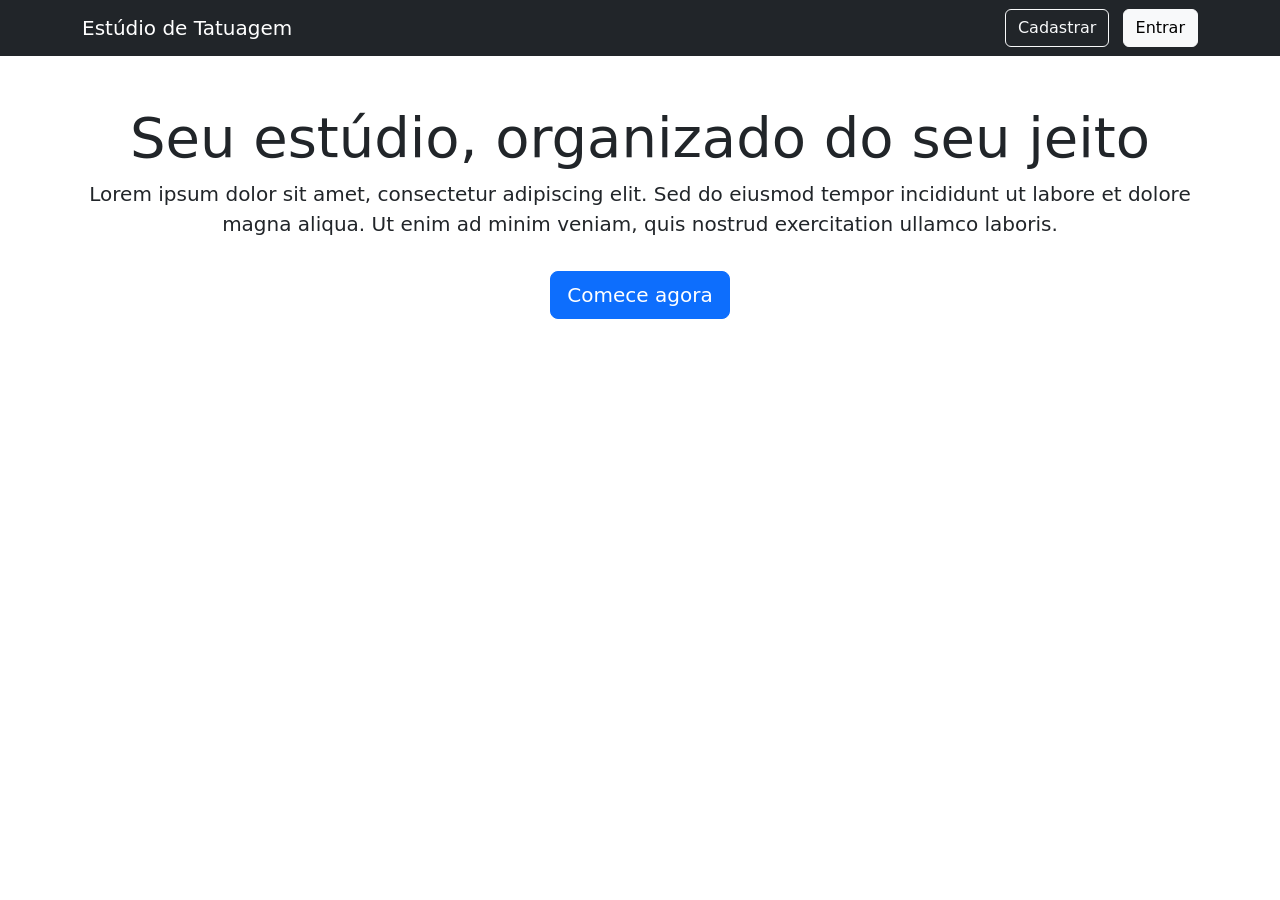
==== front-end/index.html @ 65c247b2 "landing_e_cadastro.js" ====
<!DOCTYPE html>
<html lang="pt-br">
<head>
  <meta charset="UTF-8">
  <title>Estúdio de Tatuagem</title>
  <link href="https://cdn.jsdelivr.net/npm/bootstrap@5.3.0/dist/css/bootstrap.min.css" rel="stylesheet">
</head>
<body>

  <nav class="navbar navbar-dark bg-dark">
    <div class="container">
      <span class="navbar-brand">Estúdio de Tatuagem</span>
      <div>
        <a href="cadastro.html" class="btn btn-outline-light me-2">Cadastrar</a>
        <a href="login.html" class="btn btn-light">Entrar</a>
      </div>
    </div>
  </nav>

  <div class="container py-5 text-center">
    <h1 class="display-4">Seu estúdio, organizado do seu jeito</h1>
    <p class="lead">
      Lorem ipsum dolor sit amet, consectetur adipiscing elit. Sed do eiusmod
      tempor incididunt ut labore et dolore magna aliqua. Ut enim ad minim
      veniam, quis nostrud exercitation ullamco laboris.
    </p>
    <a href="cadastro.html" class="btn btn-primary btn-lg mt-3">Comece agora</a>
  </div>

</body>
</html>
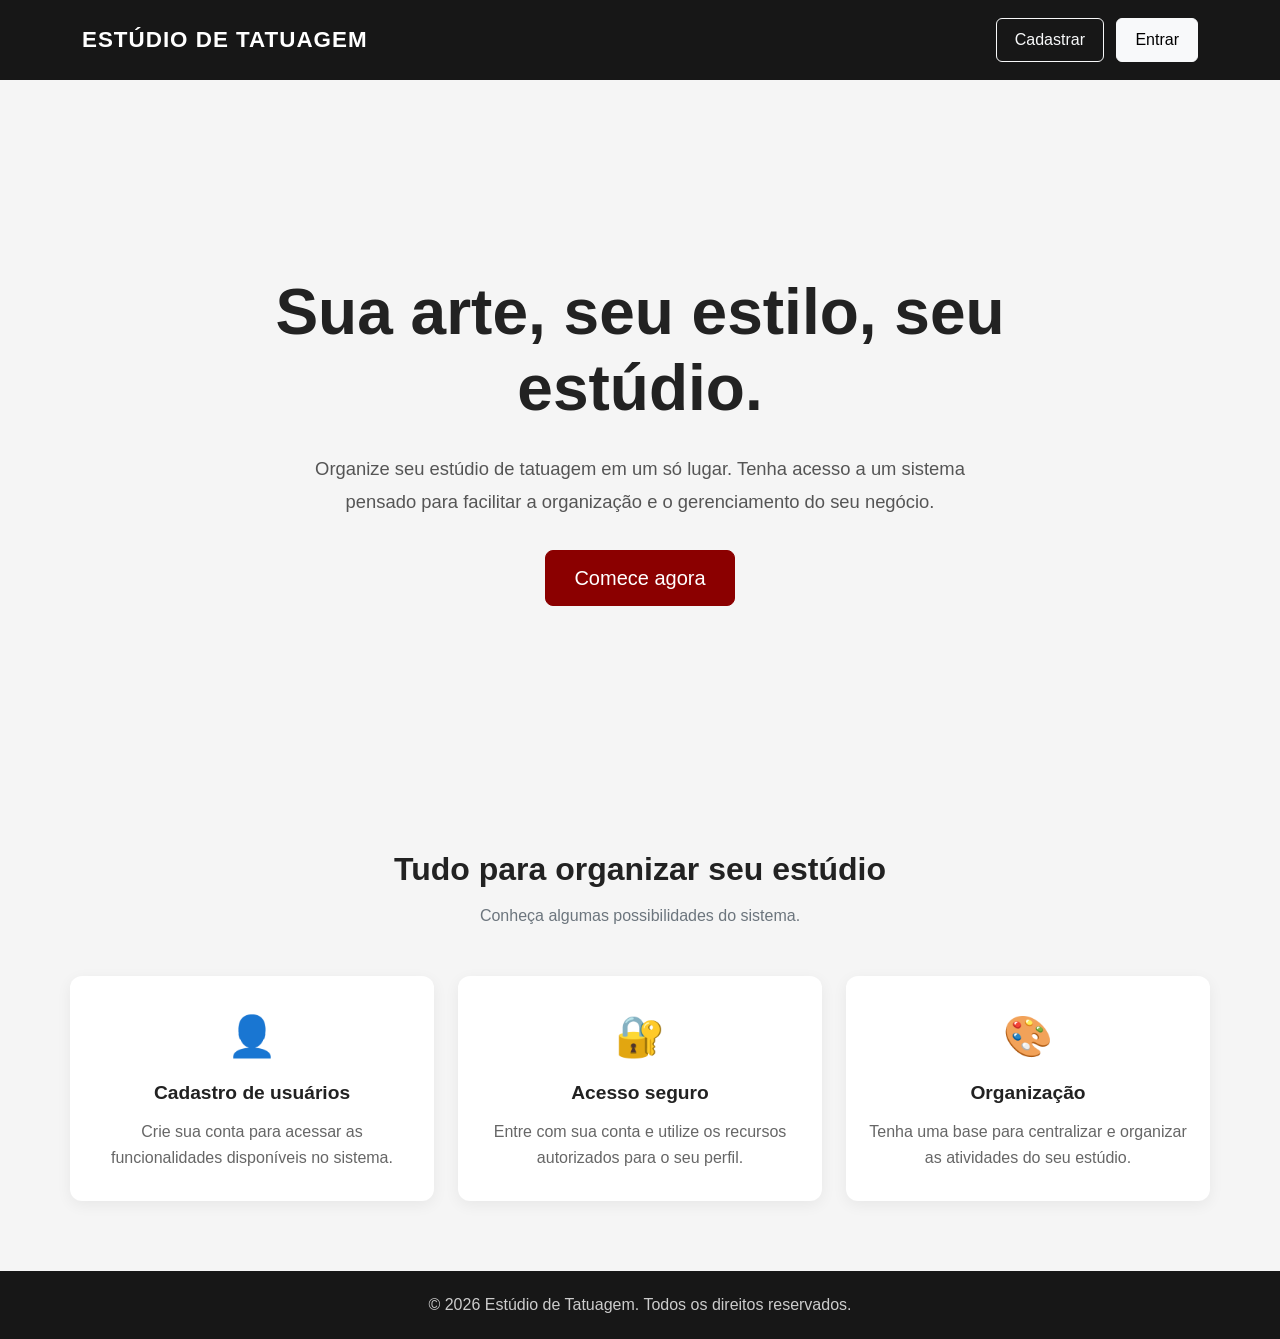
==== commit 8b74107a: "aula 15 e 16 correçao de muitos bugs" ====
--- a/front-end/index.html
+++ b/front-end/index.html
@@ -1,31 +1,279 @@
+
 <!DOCTYPE html>
 <html lang="pt-br">
 <head>
-  <meta charset="UTF-8">
-  <title>Estúdio de Tatuagem</title>
-  <link href="https://cdn.jsdelivr.net/npm/bootstrap@5.3.0/dist/css/bootstrap.min.css" rel="stylesheet">
+    <meta charset="UTF-8">
+    <meta name="viewport" content="width=device-width, initial-scale=1.0">
+
+    <title>Estúdio de Tatuagem</title>
+
+    <!-- Bootstrap -->
+    <link
+        href="https://cdn.jsdelivr.net/npm/bootstrap@5.3.0/dist/css/bootstrap.min.css"
+        rel="stylesheet"
+    >
+
+    <!-- Ícone da página -->
+    <link rel="icon" href="data:,">
+
+    <style>
+        * {
+            margin: 0;
+            padding: 0;
+            box-sizing: border-box;
+        }
+
+        body {
+            background-color: #f5f5f5;
+            font-family: Arial, Helvetica, sans-serif;
+            color: #222;
+        }
+
+        /* Menu superior */
+        .navbar {
+            background-color: #171717;
+            padding: 18px 0;
+        }
+
+        .navbar-brand {
+            font-size: 1.4rem;
+            font-weight: bold;
+            letter-spacing: 1px;
+        }
+
+        /* Área principal */
+        .hero {
+            min-height: 80vh;
+            display: flex;
+            flex-direction: column;
+            justify-content: center;
+            align-items: center;
+            padding: 60px 20px;
+            text-align: center;
+        }
+
+        .hero h1 {
+            max-width: 850px;
+            font-size: clamp(2.2rem, 5vw, 4rem);
+            font-weight: bold;
+            margin-bottom: 25px;
+        }
+
+        .hero p {
+            max-width: 650px;
+            font-size: 1.15rem;
+            line-height: 1.8;
+            color: #555;
+        }
+
+        /* Botões */
+        .btn-primary {
+            background-color: #8b0000;
+            border-color: #8b0000;
+            padding: 12px 28px;
+            transition: 0.3s;
+        }
+
+        .btn-primary:hover {
+            background-color: #650000;
+            border-color: #650000;
+            transform: translateY(-2px);
+        }
+
+        .btn-outline-light,
+        .btn-light {
+            padding: 9px 18px;
+        }
+
+        /* Seção de funcionalidades */
+        .features {
+            padding: 50px 0 70px;
+        }
+
+        .feature-card {
+            background-color: #fff;
+            padding: 30px 20px;
+            border-radius: 12px;
+            text-align: center;
+            height: 100%;
+            box-shadow: 0 4px 15px rgba(0, 0, 0, 0.06);
+            transition: 0.3s;
+        }
+
+        .feature-card:hover {
+            transform: translateY(-5px);
+        }
+
+        .feature-card h3 {
+            font-size: 1.2rem;
+            font-weight: bold;
+            margin: 15px 0;
+        }
+
+        .feature-card p {
+            color: #666;
+            line-height: 1.6;
+            margin-bottom: 0;
+        }
+
+        .feature-icon {
+            font-size: 2.5rem;
+        }
+
+        /* Rodapé */
+        footer {
+            background-color: #171717;
+            color: #ccc;
+            padding: 22px 15px;
+            text-align: center;
+        }
+
+        footer p {
+            margin: 0;
+        }
+
+        /* Ajustes para celulares */
+        @media (max-width: 576px) {
+            .navbar-brand {
+                font-size: 1.05rem;
+            }
+
+            .navbar .btn {
+                font-size: 0.85rem;
+                padding: 7px 10px;
+            }
+
+            .hero {
+                min-height: 65vh;
+                padding: 45px 15px;
+            }
+
+            .hero p {
+                font-size: 1rem;
+            }
+        }
+    </style>
 </head>
+
 <body>
 
-  <nav class="navbar navbar-dark bg-dark">
-    <div class="container">
-      <span class="navbar-brand">Estúdio de Tatuagem</span>
-      <div>
-        <a href="cadastro.html" class="btn btn-outline-light me-2">Cadastrar</a>
-        <a href="login.html" class="btn btn-light">Entrar</a>
-      </div>
-    </div>
-  </nav>
-
-  <div class="container py-5 text-center">
-    <h1 class="display-4">Seu estúdio, organizado do seu jeito</h1>
-    <p class="lead">
-      Lorem ipsum dolor sit amet, consectetur adipiscing elit. Sed do eiusmod
-      tempor incididunt ut labore et dolore magna aliqua. Ut enim ad minim
-      veniam, quis nostrud exercitation ullamco laboris.
-    </p>
-    <a href="cadastro.html" class="btn btn-primary btn-lg mt-3">Comece agora</a>
-  </div>
+    <!-- Menu de navegação -->
+    <nav class="navbar navbar-dark">
+        <div class="container">
+
+            <a href="index.html" class="navbar-brand">
+                ESTÚDIO DE TATUAGEM
+            </a>
+
+            <div>
+                <a href="cadastro.html" class="btn btn-outline-light me-2">
+                    Cadastrar
+                </a>
+
+                <a href="login.html" class="btn btn-light">
+                    Entrar
+                </a>
+            </div>
+
+        </div>
+    </nav>
+
+    <!-- Apresentação principal -->
+    <main>
+
+        <section class="hero container">
+
+            <h1>
+                Sua arte, seu estilo, seu estúdio.
+            </h1>
+
+            <p>
+                Organize seu estúdio de tatuagem em um só lugar.
+                Tenha acesso a um sistema pensado para facilitar
+                a organização e o gerenciamento do seu negócio.
+            </p>
+
+            <a href="cadastro.html" class="btn btn-primary btn-lg mt-3">
+                Comece agora
+            </a>
+
+        </section>
+
+        <!-- Funcionalidades -->
+        <section class="features container">
+
+            <div class="text-center mb-5">
+                <h2 class="fw-bold">Tudo para organizar seu estúdio</h2>
+
+                <p class="text-secondary mt-3">
+                    Conheça algumas possibilidades do sistema.
+                </p>
+            </div>
+
+            <div class="row g-4">
+
+                <div class="col-md-4">
+                    <div class="feature-card">
+
+                        <div class="feature-icon">👤</div>
+
+                        <h3>Cadastro de usuários</h3>
+
+                        <p>
+                            Crie sua conta para acessar as funcionalidades
+                            disponíveis no sistema.
+                        </p>
+
+                    </div>
+                </div>
+
+                <div class="col-md-4">
+                    <div class="feature-card">
+
+                        <div class="feature-icon">🔐</div>
+
+                        <h3>Acesso seguro</h3>
+
+                        <p>
+                            Entre com sua conta e utilize os recursos
+                            autorizados para o seu perfil.
+                        </p>
+
+                    </div>
+                </div>
+
+                <div class="col-md-4">
+                    <div class="feature-card">
+
+                        <div class="feature-icon">🎨</div>
+
+                        <h3>Organização</h3>
+
+                        <p>
+                            Tenha uma base para centralizar e organizar
+                            as atividades do seu estúdio.
+                        </p>
+
+                    </div>
+                </div>
+
+            </div>
+
+        </section>
+
+    </main>
+
+    <!-- Rodapé -->
+    <footer>
+        <p>
+            &copy; 2026 Estúdio de Tatuagem. Todos os direitos reservados.
+        </p>
+    </footer>
+
+    <!-- Bootstrap JS -->
+    <script
+        src="https://cdn.jsdelivr.net/npm/bootstrap@5.3.0/dist/js/bootstrap.bundle.min.js">
+    </script>
 
 </body>
-</html>+</html>
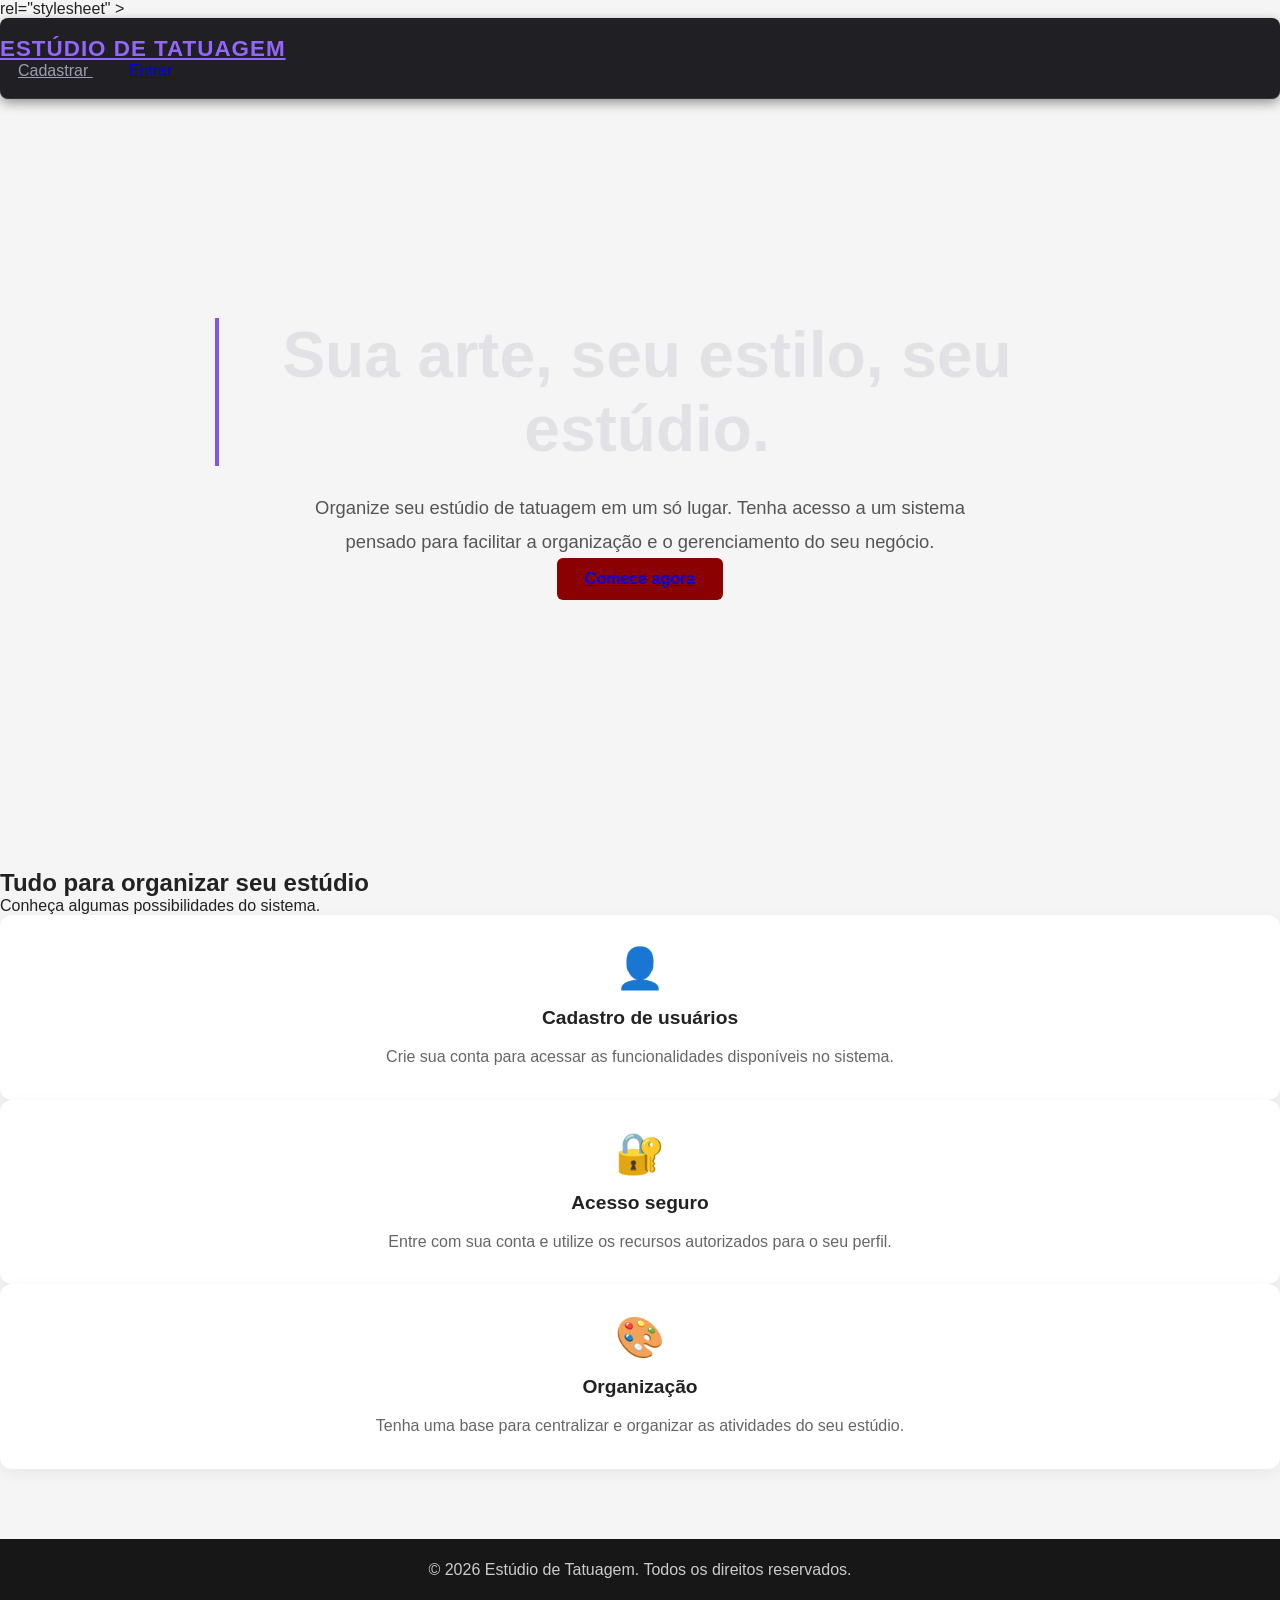
==== commit ae1af328: "css" ====
--- a/front-end/index.html
+++ b/front-end/index.html
@@ -9,7 +9,7 @@
 
     <!-- Bootstrap -->
     <link
-        href="https://cdn.jsdelivr.net/npm/bootstrap@5.3.0/dist/css/bootstrap.min.css"
+        <link rel="stylesheet" href="css/style.css">
         rel="stylesheet"
     >
 
--- a/front-end/css/style.css
+++ b/front-end/css/style.css
@@ -0,0 +1,144 @@
+/* ==========================================
+   ESTÚDIO DE TATUAGEM - ESTILO GLOBAL
+   ========================================== */
+
+:root {
+  --bg-primary: #121214;
+  --bg-secondary: #202024;
+  --bg-card: #29292e;
+  --text-main: #e1e1e6;
+  --text-muted: #9c9cb3;
+  --accent-color: #8257e5; /* Roxo estilo Purple */
+  --accent-hover: #9466ff;
+  --danger-color: #f75a68;
+  --border-color: #323238;
+}
+
+body {
+  background-color: var(--bg-primary);
+  color: var(--text-main);
+  font-family: 'Segoe UI', Tahoma, Geneva, Verdana, sans-serif;
+  min-height: 100vh;
+}
+
+/* --- Navegação --- */
+.navbar {
+  background-color: var(--bg-secondary) !important;
+  border-bottom: 1px solid var(--border-color);
+  box-shadow: 0 4px 12px rgba(0, 0, 0, 0.4);
+  border-radius: 8px;
+  padding: 0.75rem 1.5rem;
+}
+
+.navbar-brand {
+  font-weight: 700;
+  letter-spacing: 0.5px;
+  color: var(--accent-hover) !important;
+}
+
+.navbar a.text-light {
+  color: var(--text-muted) !important;
+  transition: color 0.2s ease;
+  text-decoration: none;
+  font-weight: 500;
+}
+
+.navbar a.text-light:hover,
+.navbar a.text-light.active {
+  color: var(--text-main) !important;
+}
+
+/* --- Títulos --- */
+h1 {
+  font-weight: 700;
+  color: var(--text-main);
+  margin-bottom: 1.5rem;
+  font-size: 1.75rem;
+  border-left: 4px solid var(--accent-color);
+  padding-left: 10px;
+}
+
+/* --- Formulários e Inputs --- */
+.form-control, .form-select {
+  background-color: var(--bg-secondary);
+  border: 1px solid var(--border-color);
+  color: var(--text-main);
+  border-radius: 6px;
+  padding: 0.6rem 0.75rem;
+}
+
+.form-control:focus, .form-select:focus {
+  background-color: var(--bg-secondary);
+  color: var(--text-main);
+  border-color: var(--accent-color);
+  box-shadow: 0 0 0 0.2rem rgba(130, 87, 229, 0.25);
+}
+
+.form-control::placeholder {
+  color: var(--text-muted);
+  opacity: 1;
+}
+
+/* --- Botões --- */
+.btn-primary {
+  background-color: var(--accent-color);
+  border-color: var(--accent-color);
+  font-weight: 600;
+  border-radius: 6px;
+  transition: background-color 0.2s ease, transform 0.1s ease;
+}
+
+.btn-primary:hover {
+  background-color: var(--accent-hover);
+  border-color: var(--accent-hover);
+}
+
+.btn-outline-light {
+  border-color: var(--border-color);
+  color: var(--text-muted);
+}
+
+.btn-outline-light:hover {
+  background-color: var(--border-color);
+  color: var(--text-main);
+  border-color: var(--border-color);
+}
+
+/* --- Tabelas --- */
+.table {
+  color: var(--text-main);
+  background-color: var(--bg-secondary);
+  border-radius: 8px;
+  overflow: hidden;
+  border-collapse: separate;
+  border-spacing: 0;
+  border: 1px solid var(--border-color);
+  box-shadow: 0 4px 12px rgba(0, 0, 0, 0.2);
+}
+
+.table th {
+  background-color: #1a1a1e;
+  color: var(--text-muted);
+  border-bottom: 2px solid var(--border-color);
+  font-weight: 600;
+  text-transform: uppercase;
+  font-size: 0.8rem;
+  letter-spacing: 0.5px;
+  padding: 1rem;
+}
+
+.table td {
+  background-color: var(--bg-secondary);
+  border-bottom: 1px solid var(--border-color);
+  vertical-align: middle;
+  padding: 0.85rem 1rem;
+  color: var(--text-main);
+}
+
+.table tbody tr:last-child td {
+  border-bottom: none;
+}
+
+.table tbody tr:hover td {
+  background-color: #25252b;
+}
